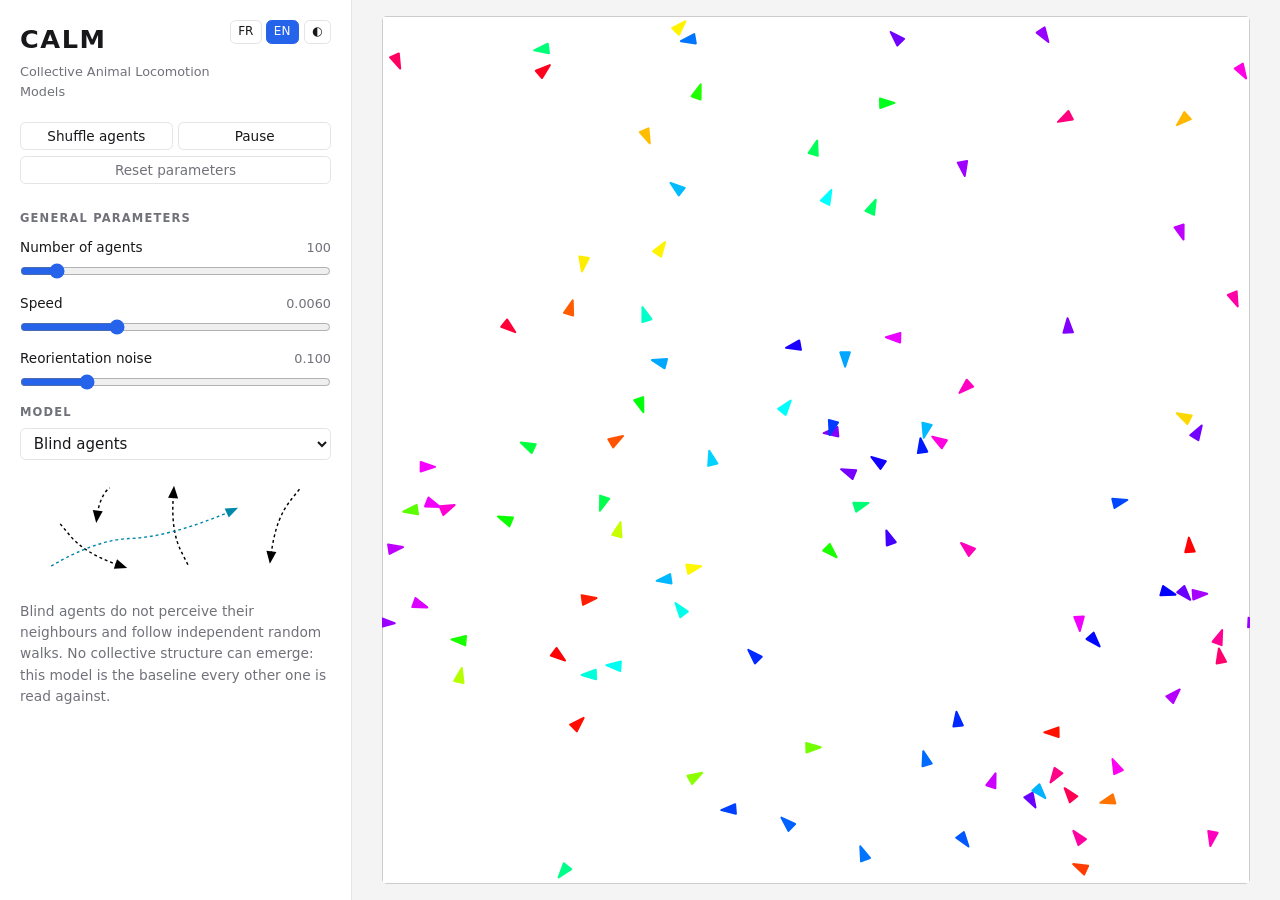
==== Programs/Web/index.html @ 6c948a54 "CALM: version web, quatre modèles Renomme le logiciel COCOA en CALM (Collective Animal Locomotion Mo" ====
<!DOCTYPE html>
<html lang="fr" data-theme="light">
<head>
<meta charset="utf-8">
<meta name="viewport" content="width=device-width, initial-scale=1">
<title>CALM — Collective Animal Locomotion Models</title>
<meta name="description" content="Simulateur interactif de modèles de locomotion animale collective.">
<link rel="stylesheet" href="css/calm.css">
</head>
<body>

<aside id="panel">

  <header>
    <div class="titles">
      <h1>CALM</h1>
      <p id="subtitle"></p>
    </div>
    <div class="switches">
      <div id="langs"></div>
      <button type="button" id="theme" aria-label="Thème">◐</button>
    </div>
  </header>

  <div class="actions">
    <button type="button" id="shuffle"></button>
    <button type="button" id="play"></button>
    <button type="button" id="reset"></button>
  </div>

  <section>
    <h2 id="general-title"></h2>
    <div id="general-params"></div>
  </section>

  <section>
    <label for="model-select" id="model-label"></label>
    <select id="model-select"></select>

    <figure>
      <img id="illustration" src="" alt="">
    </figure>

    <p id="description"></p>

    <h2 id="params-title"></h2>
    <div id="model-params"></div>
  </section>

</aside>

<main id="stage">
  <canvas id="view"></canvas>
</main>

<script type="module" src="js/main.js"></script>
</body>
</html>
---- Programs/Web/css/calm.css ----
/*
 * CALM — stylesheet
 *
 * Both themes are defined as tokens on :root, and the theme is chosen by the
 * data-theme attribute that ui.js sets from the system preference. Nothing
 * here depends on a build step.
 */

:root {
  --bg: #f4f4f5;
  --panel: #fff;
  --ink: #18181b;
  --muted: #71717a;
  --line: #e4e4e7;
  --accent: #2563eb;
  --track: #d4d4d8;
  color-scheme: light;
}

:root[data-theme="dark"] {
  --bg: #09090b;
  --panel: #18181b;
  --ink: #f4f4f5;
  --muted: #a1a1aa;
  --line: #27272a;
  --accent: #60a5fa;
  --track: #3f3f46;
  color-scheme: dark;
}

* { box-sizing: border-box; }

body {
  margin: 0;
  display: flex;
  min-height: 100vh;
  background: var(--bg);
  color: var(--ink);
  font: 15px/1.55 system-ui, -apple-system, "Segoe UI", sans-serif;
}

/* ─── panel ───────────────────────────────────────────────────────────── */

#panel {
  flex: 0 0 22rem;
  padding: 1.25rem;
  background: var(--panel);
  border-right: 1px solid var(--line);
  overflow-y: auto;
  max-height: 100vh;
}

#panel header {
  display: flex;
  align-items: flex-start;
  justify-content: space-between;
  gap: .75rem;
  margin-bottom: 1.25rem;
}

h1 {
  margin: 0;
  font-size: 1.6rem;
  font-weight: 650;
  letter-spacing: .06em;
}

#subtitle {
  margin: .15rem 0 0;
  font-size: .8rem;
  color: var(--muted);
}

.switches {
  display: flex;
  align-items: center;
  gap: .35rem;
  flex-shrink: 0;
}

#langs { display: flex; gap: .25rem; }

h2 {
  margin: 1.5rem 0 .6rem;
  font-size: .72rem;
  font-weight: 600;
  text-transform: uppercase;
  letter-spacing: .1em;
  color: var(--muted);
}

section > h2:first-child { margin-top: 0; }

/* ─── controls ────────────────────────────────────────────────────────── */

button, select {
  font: inherit;
  color: var(--ink);
  background: var(--panel);
  border: 1px solid var(--line);
  border-radius: .35rem;
  padding: .3rem .55rem;
  cursor: pointer;
}

button:hover, select:hover { border-color: var(--accent); }

/* Two primary actions side by side, the parameter reset on its own line
 * below: it is a secondary action, and giving it a third of the row would have
 * squeezed the two labels onto three lines each. */
.actions {
  display: grid;
  grid-template-columns: 1fr 1fr;
  gap: .35rem;

  /* The first section heading below has its top margin cancelled, being the
   * first child of its section, so the breathing room has to come from here. */
  margin-bottom: 1.6rem;
}

.actions button {
  font-size: .85rem;
  line-height: 1.25;
}

#reset {
  grid-column: 1 / -1;
  color: var(--muted);
}

#reset:hover { color: var(--ink); }

#play.paused {
  border-color: var(--accent);
  color: var(--accent);
}

#langs button, #theme {
  padding: .2rem .45rem;
  font-size: .75rem;
  line-height: 1.3;
}

#langs button.active {
  background: var(--accent);
  border-color: var(--accent);
  color: #fff;
}

label#model-label {
  display: block;
  margin-bottom: .4rem;
  font-size: .72rem;
  font-weight: 600;
  text-transform: uppercase;
  letter-spacing: .1em;
  color: var(--muted);
}

#model-select { width: 100%; }

figure {
  margin: 1rem 0;
  text-align: center;
}

/* The illustrations have very different aspect ratios — the Vicsek one is a
 * wide strip, the Aoki-Reynolds-Couzin one is nearly square. A tight
 * max-height caps the near-square ones by their height, leaving them using
 * less than half the panel's width and far too small to read. Letting them
 * fill the width and giving the height a generous ceiling sizes each one by
 * whichever dimension actually binds. */
#illustration {
  width: 100%;
  height: auto;
  max-height: 15rem;
  object-fit: contain;
}

#description {
  margin: 0;
  font-size: .86rem;
  color: var(--muted);
}

/* ─── parameter rows ──────────────────────────────────────────────────── */

.param {
  display: grid;
  grid-template-columns: 1fr auto;
  align-items: baseline;
  gap: .1rem .5rem;
  margin-bottom: .85rem;
}

.param label {
  font-size: .85rem;
}

.param output {
  font-variant-numeric: tabular-nums;
  font-size: .8rem;
  color: var(--muted);
}

.param input[type="range"] {
  grid-column: 1 / -1;
  width: 100%;
  margin: .2rem 0 0;
  accent-color: var(--accent);
  background: transparent;
  cursor: grab;
}

.param input[type="range"]:active { cursor: grabbing; }

/* ─── stage ───────────────────────────────────────────────────────────── */

#stage {
  flex: 1;
  display: grid;
  place-items: center;
  padding: 1rem;
  min-width: 0;
}

/* The canvas is square and fits the shorter side of the stage. aspect-ratio
 * plus the two max-* rules keep it square without any measuring in script. */
#view {
  aspect-ratio: 1;
  width: 100%;
  height: auto;
  max-width: min(100%, calc(100vh - 2rem));
  max-height: 100%;
  border-radius: .3rem;
}

/* ─── narrow screens ──────────────────────────────────────────────────── */

@media (max-width: 48rem) {
  body { flex-direction: column-reverse; }

  #panel {
    flex: none;
    max-height: none;
    border-right: 0;
    border-top: 1px solid var(--line);
  }

  #stage { padding: .5rem; }

  #view { max-width: min(100%, calc(100vh - 1rem)); }
}
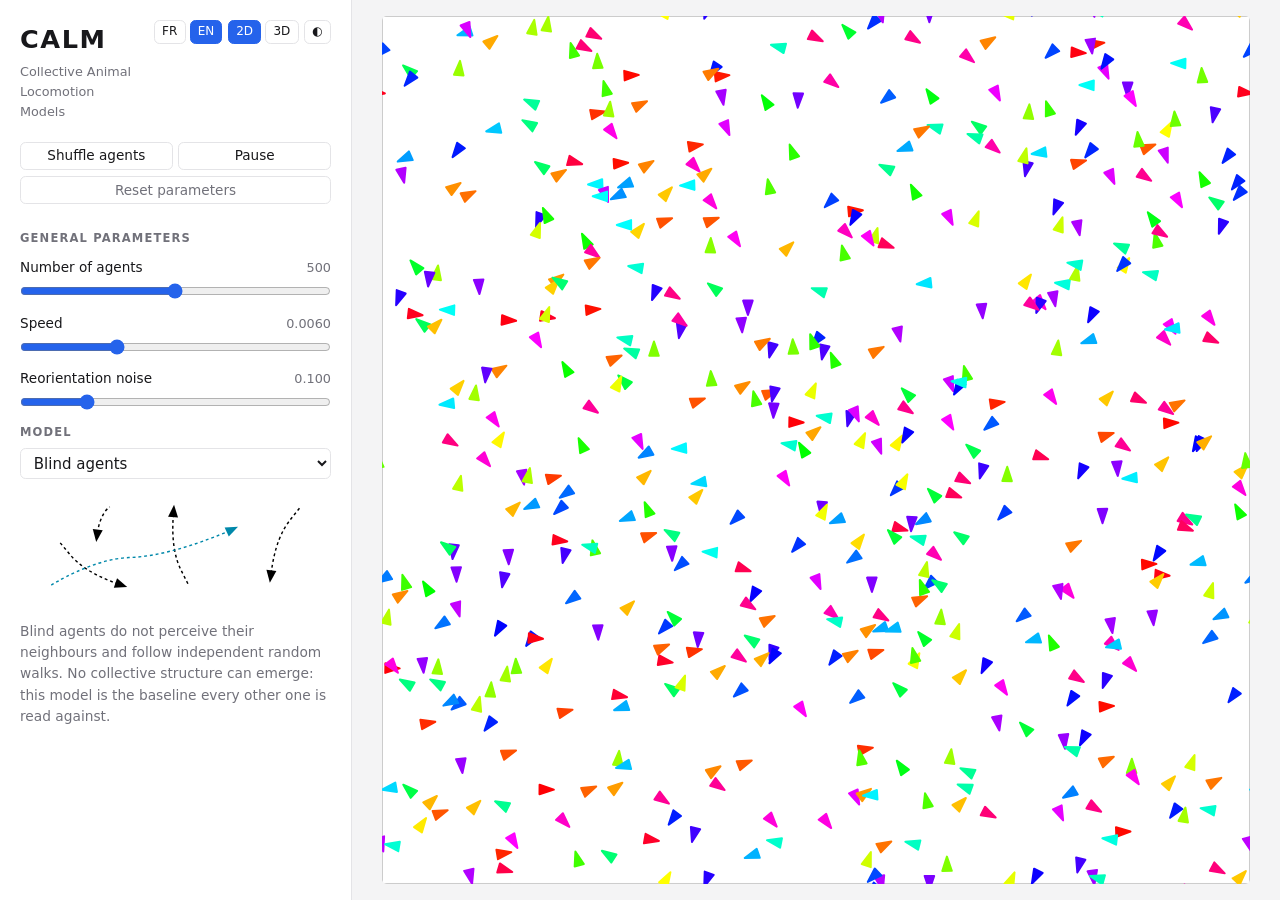
==== commit bd26a530: "Vue 3D : moteur générique en dimension, rendu three.js Le sélecteur 2D/3D bascule la vue et la simul" ====
--- a/Programs/Web/index.html
+++ b/Programs/Web/index.html
@@ -18,6 +18,7 @@
     </div>
     <div class="switches">
       <div id="langs"></div>
+      <div id="dims"></div>
       <button type="button" id="theme" aria-label="Thème">◐</button>
     </div>
   </header>
@@ -50,9 +51,16 @@
 </aside>
 
 <main id="stage">
+  <!-- Two canvases, one shown at a time: a canvas holds either a 2D context
+       or a WebGL one, never both. -->
   <canvas id="view"></canvas>
+  <canvas id="view3d" hidden></canvas>
 </main>
 
+<!-- three.js, vendored rather than loaded from a CDN so the tests run offline
+     and the deployed page has no third-party dependency at runtime. Its UMD
+     build defines the global THREE, so it must load before the module. -->
+<script src="vendor/three.min.js"></script>
 <script type="module" src="js/main.js"></script>
 </body>
 </html>
--- a/Programs/Web/css/calm.css
+++ b/Programs/Web/css/calm.css
@@ -78,7 +78,7 @@
   flex-shrink: 0;
 }
 
-#langs { display: flex; gap: .25rem; }
+#langs, #dims { display: flex; gap: .25rem; }
 
 h2 {
   margin: 1.5rem 0 .6rem;
@@ -135,13 +135,13 @@
   color: var(--accent);
 }
 
-#langs button, #theme {
+#langs button, #dims button, #theme {
   padding: .2rem .45rem;
   font-size: .75rem;
   line-height: 1.3;
 }
 
-#langs button.active {
+#langs button.active, #dims button.active {
   background: var(--accent);
   border-color: var(--accent);
   color: #fff;
@@ -225,8 +225,12 @@
 }
 
 /* The canvas is square and fits the shorter side of the stage. aspect-ratio
- * plus the two max-* rules keep it square without any measuring in script. */
-#view {
+ * plus the two max-* rules keep it square without any measuring in script.
+ *
+ * Both views are styled identically and only one is ever shown: a canvas can
+ * hold a 2D context or a WebGL one, not both, so the 3D view needs an element
+ * of its own rather than a mode on the first. */
+#view, #view3d {
   aspect-ratio: 1;
   width: 100%;
   height: auto;
@@ -249,5 +253,5 @@
 
   #stage { padding: .5rem; }
 
-  #view { max-width: min(100%, calc(100vh - 1rem)); }
-}
+  #view, #view3d { max-width: min(100%, calc(100vh - 1rem)); }
+}
